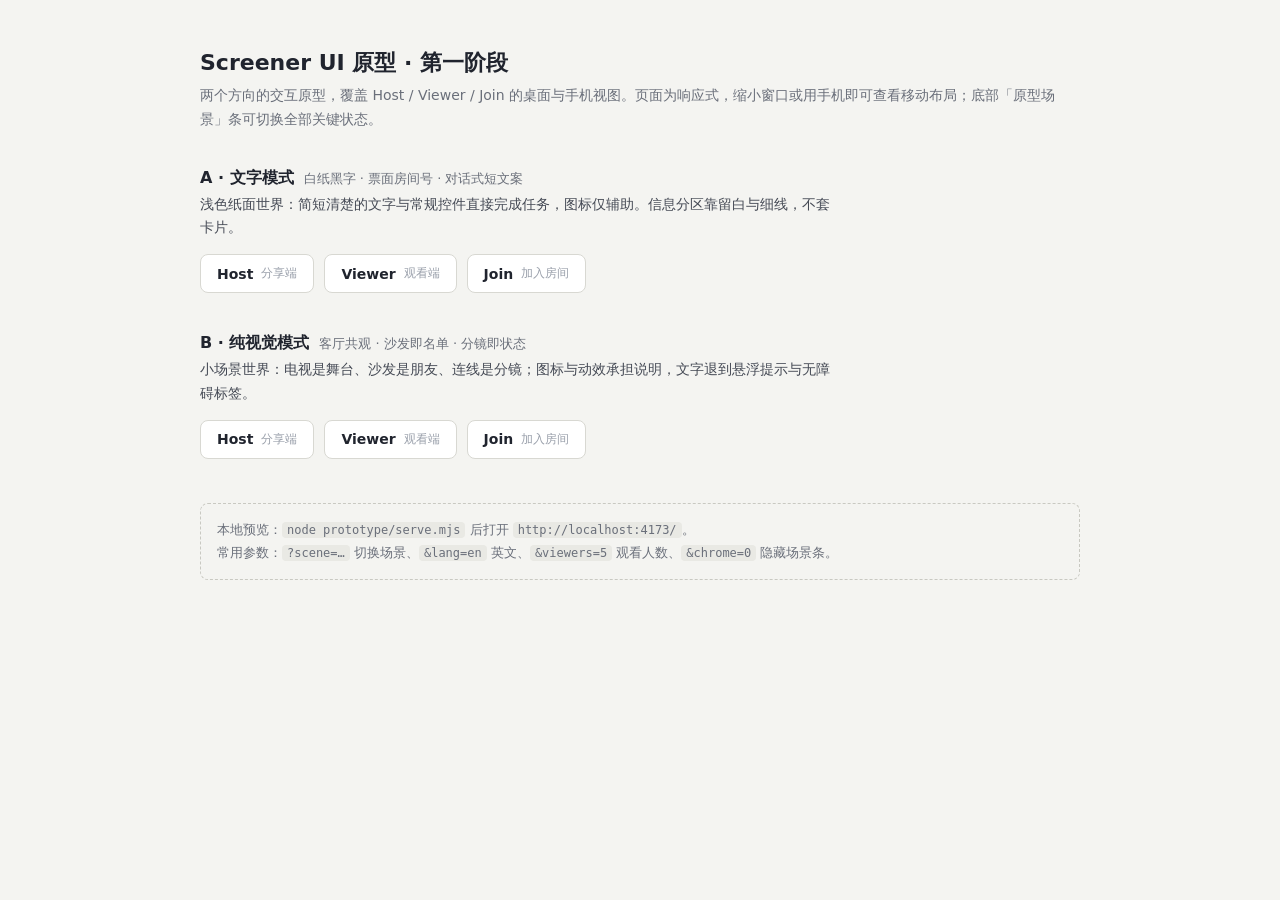
==== prototype/index.html @ b5b05165 "Add phase-1 UI prototypes: text-first and pure-visual directions" ====
<!doctype html>
<html lang="zh-CN">
<head>
<meta charset="utf-8">
<meta name="viewport" content="width=device-width, initial-scale=1">
<title>Screener UI 原型 · 第一阶段</title>
<style>
  :root { color-scheme: light; }
  * { box-sizing: border-box; }
  body {
    margin: 0; padding: 48px 20px 96px;
    font-family: ui-sans-serif, system-ui, "PingFang SC", "Microsoft YaHei", sans-serif;
    background: #f4f4f1; color: #20242e;
    display: grid; place-items: start center;
  }
  main { width: min(880px, 100%); }
  h1 { font-size: 22px; margin: 0 0 6px; }
  .sub { color: #6a6f7a; font-size: 14px; margin: 0 0 36px; line-height: 1.7; }
  .direction { margin-bottom: 40px; }
  .direction h2 { font-size: 16px; margin: 0 0 4px; display: flex; align-items: baseline; gap: 10px; }
  .direction h2 small { font-weight: 400; color: #6a6f7a; font-size: 13px; }
  .direction p { margin: 0 0 14px; color: #454a55; font-size: 14px; line-height: 1.7; max-width: 640px; }
  .links { display: flex; flex-wrap: wrap; gap: 10px; }
  .links a {
    display: inline-flex; align-items: center; gap: 8px;
    padding: 10px 16px; border: 1px solid #d8d8d2; border-radius: 8px;
    background: #fff; color: #20242e; text-decoration: none; font-size: 14px; font-weight: 600;
  }
  .links a:hover { border-color: #20242e; }
  .links a span { color: #9aa0ab; font-weight: 400; font-size: 12px; }
  .note {
    margin-top: 44px; padding: 14px 16px; border: 1px dashed #c9c9c2; border-radius: 8px;
    color: #6a6f7a; font-size: 13px; line-height: 1.8;
  }
  code { font-family: ui-monospace, Consolas, monospace; font-size: 12px; background: #e9e9e4; padding: 1px 5px; border-radius: 4px; }
</style>
</head>
<body>
<main>
  <h1>Screener UI 原型 · 第一阶段</h1>
  <p class="sub" id="sub">两个方向的交互原型，覆盖 Host / Viewer / Join 的桌面与手机视图。页面为响应式，缩小窗口或用手机即可查看移动布局；底部「原型场景」条可切换全部关键状态。</p>

  <section class="direction">
    <h2>A · 文字模式 <small>白纸黑字 · 票面房间号 · 对话式短文案</small></h2>
    <p id="a-desc">浅色纸面世界：简短清楚的文字与常规控件直接完成任务，图标仅辅助。信息分区靠留白与细线，不套卡片。</p>
    <div class="links">
      <a href="a-text/host.html">Host <span>分享端</span></a>
      <a href="a-text/viewer.html">Viewer <span>观看端</span></a>
      <a href="a-text/join.html">Join <span>加入房间</span></a>
    </div>
  </section>

  <section class="direction">
    <h2>B · 纯视觉模式 <small>客厅共观 · 沙发即名单 · 分镜即状态</small></h2>
    <p id="b-desc">小场景世界：电视是舞台、沙发是朋友、连线是分镜；图标与动效承担说明，文字退到悬浮提示与无障碍标签。</p>
    <div class="links">
      <a href="b-visual/host.html">Host <span>分享端</span></a>
      <a href="b-visual/viewer.html">Viewer <span>观看端</span></a>
      <a href="b-visual/join.html">Join <span>加入房间</span></a>
    </div>
  </section>

  <div class="note" id="note">
    本地预览：<code>node prototype/serve.mjs</code> 后打开 <code>http://localhost:4173/</code>。<br>
    常用参数：<code>?scene=…</code> 切换场景、<code>&lang=en</code> 英文、<code>&viewers=5</code> 观看人数、<code>&chrome=0</code> 隐藏场景条。
  </div>
</main>
<script>
  const en = new URLSearchParams(location.search).get("lang") === "en";
  if (en) {
    document.documentElement.lang = "en";
    document.querySelector("h1").textContent = "Screener UI prototypes · Phase 1";
    document.getElementById("sub").textContent = "Two interactive directions covering Host / Viewer / Join on desktop and mobile. Pages are responsive; use the scene bar at the bottom to flip through key states.";
    document.querySelector("#a-desc").textContent = "Daylight paper world: short clear copy and conventional controls do the work; icons only assist. Sections are separated by space and hairlines, never cards-in-cards.";
    document.querySelector("#b-desc").textContent = "Tiny-scene world: the TV is the stage, the couch is the roster, the route is a storyboard. Glyphs and motion carry meaning; words live in tooltips and aria labels.";
    document.getElementById("note").innerHTML = "Preview: <code>node prototype/serve.mjs</code> then open <code>http://localhost:4173/</code>.<br>Params: <code>?scene=…</code> switch scene, <code>&lang=zh</code> 中文, <code>&viewers=5</code> viewer count, <code>&chrome=0</code> hide the scene bar.";
    for (const a of document.querySelectorAll(".links a")) {
      const url = new URL(a.href); url.searchParams.set("lang", "en"); a.href = url;
    }
  }
</script>
</body>
</html>
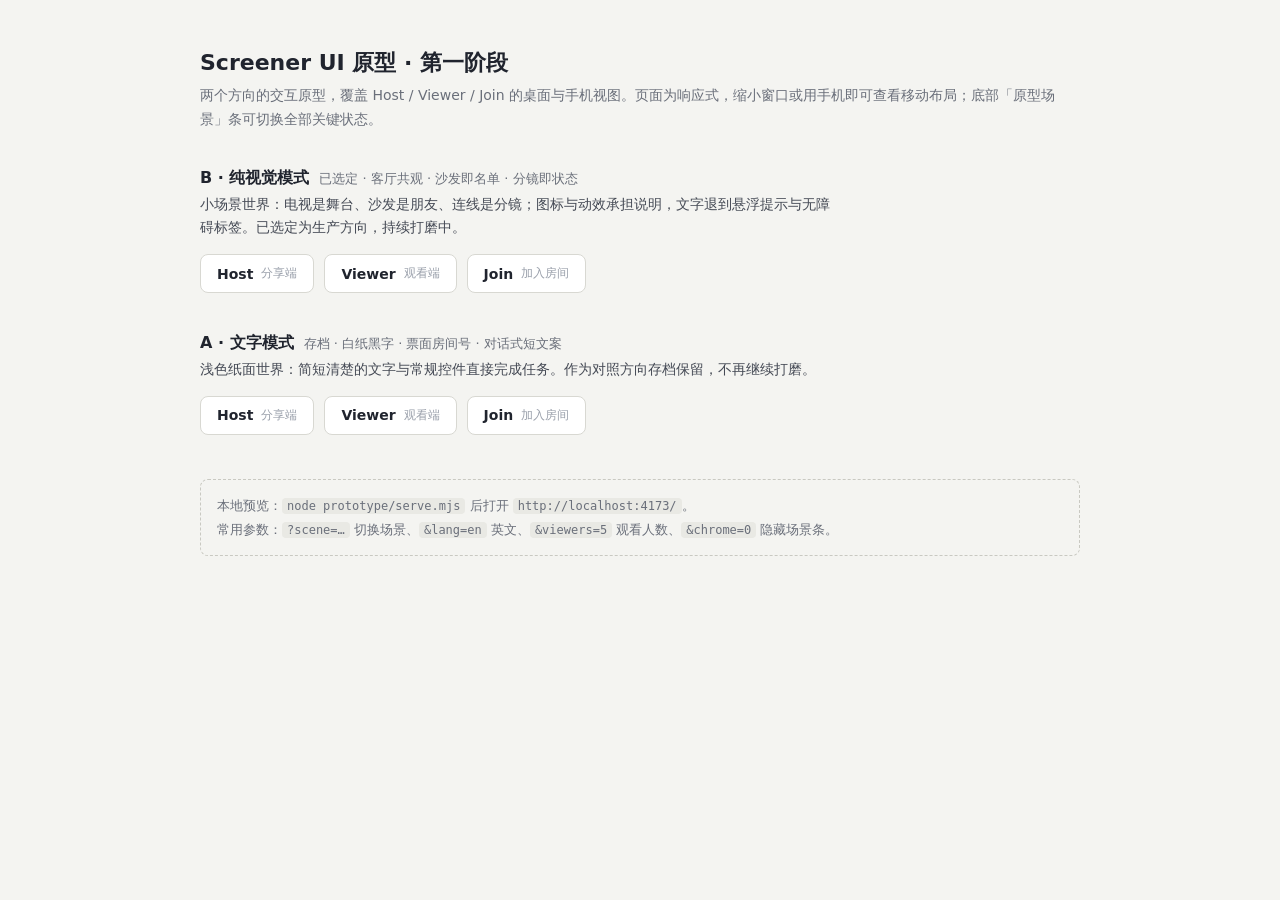
==== commit 77b5cc4b: "Polish pure-visual direction and select it for production" ====
--- a/prototype/index.html
+++ b/prototype/index.html
@@ -41,22 +41,22 @@
   <p class="sub" id="sub">两个方向的交互原型，覆盖 Host / Viewer / Join 的桌面与手机视图。页面为响应式，缩小窗口或用手机即可查看移动布局；底部「原型场景」条可切换全部关键状态。</p>
 
   <section class="direction">
-    <h2>A · 文字模式 <small>白纸黑字 · 票面房间号 · 对话式短文案</small></h2>
-    <p id="a-desc">浅色纸面世界：简短清楚的文字与常规控件直接完成任务，图标仅辅助。信息分区靠留白与细线，不套卡片。</p>
+    <h2>B · 纯视觉模式 <small>已选定 · 客厅共观 · 沙发即名单 · 分镜即状态</small></h2>
+    <p id="b-desc">小场景世界：电视是舞台、沙发是朋友、连线是分镜；图标与动效承担说明，文字退到悬浮提示与无障碍标签。已选定为生产方向，持续打磨中。</p>
+    <div class="links">
+      <a href="b-visual/host.html">Host <span>分享端</span></a>
+      <a href="b-visual/viewer.html">Viewer <span>观看端</span></a>
+      <a href="b-visual/join.html">Join <span>加入房间</span></a>
+    </div>
+  </section>
+
+  <section class="direction">
+    <h2>A · 文字模式 <small>存档 · 白纸黑字 · 票面房间号 · 对话式短文案</small></h2>
+    <p id="a-desc">浅色纸面世界：简短清楚的文字与常规控件直接完成任务。作为对照方向存档保留，不再继续打磨。</p>
     <div class="links">
       <a href="a-text/host.html">Host <span>分享端</span></a>
       <a href="a-text/viewer.html">Viewer <span>观看端</span></a>
       <a href="a-text/join.html">Join <span>加入房间</span></a>
-    </div>
-  </section>
-
-  <section class="direction">
-    <h2>B · 纯视觉模式 <small>客厅共观 · 沙发即名单 · 分镜即状态</small></h2>
-    <p id="b-desc">小场景世界：电视是舞台、沙发是朋友、连线是分镜；图标与动效承担说明，文字退到悬浮提示与无障碍标签。</p>
-    <div class="links">
-      <a href="b-visual/host.html">Host <span>分享端</span></a>
-      <a href="b-visual/viewer.html">Viewer <span>观看端</span></a>
-      <a href="b-visual/join.html">Join <span>加入房间</span></a>
     </div>
   </section>
 
@@ -71,8 +71,8 @@
     document.documentElement.lang = "en";
     document.querySelector("h1").textContent = "Screener UI prototypes · Phase 1";
     document.getElementById("sub").textContent = "Two interactive directions covering Host / Viewer / Join on desktop and mobile. Pages are responsive; use the scene bar at the bottom to flip through key states.";
-    document.querySelector("#a-desc").textContent = "Daylight paper world: short clear copy and conventional controls do the work; icons only assist. Sections are separated by space and hairlines, never cards-in-cards.";
-    document.querySelector("#b-desc").textContent = "Tiny-scene world: the TV is the stage, the couch is the roster, the route is a storyboard. Glyphs and motion carry meaning; words live in tooltips and aria labels.";
+    document.querySelector("#a-desc").textContent = "Daylight paper world: short clear copy and conventional controls. Archived as the comparison direction; no longer being polished.";
+    document.querySelector("#b-desc").textContent = "Tiny-scene world: the TV is the stage, the couch is the roster, the route is a storyboard. Glyphs and motion carry meaning; words live in tooltips and aria labels. Selected as the production direction and being polished.";
     document.getElementById("note").innerHTML = "Preview: <code>node prototype/serve.mjs</code> then open <code>http://localhost:4173/</code>.<br>Params: <code>?scene=…</code> switch scene, <code>&lang=zh</code> 中文, <code>&viewers=5</code> viewer count, <code>&chrome=0</code> hide the scene bar.";
     for (const a of document.querySelectorAll(".links a")) {
       const url = new URL(a.href); url.searchParams.set("lang", "en"); a.href = url;
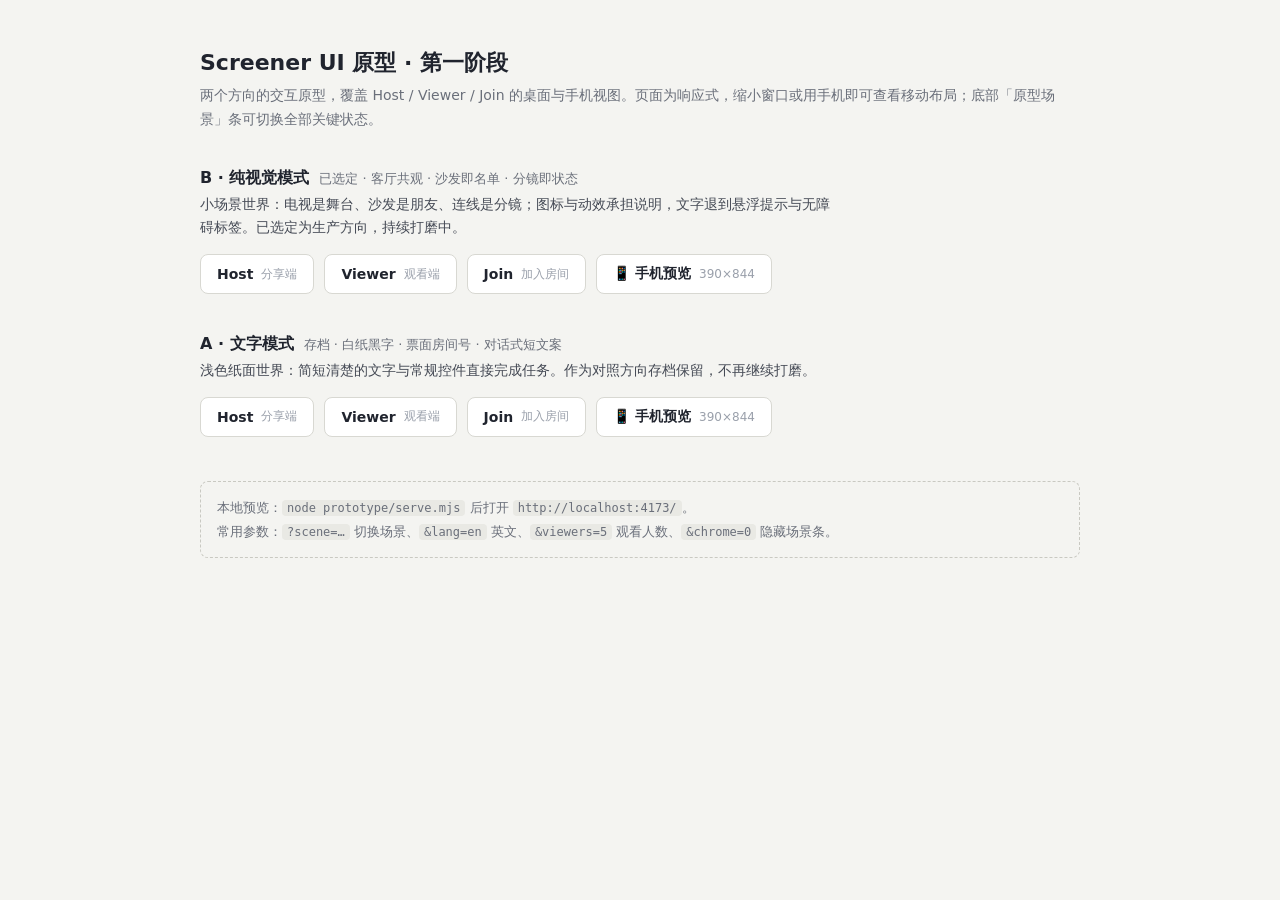
==== commit 258c8796: "Complete text-mode captions, per-viewer detail, 20-viewer couch, phone frame" ====
--- a/prototype/index.html
+++ b/prototype/index.html
@@ -47,6 +47,7 @@
       <a href="b-visual/host.html">Host <span>分享端</span></a>
       <a href="b-visual/viewer.html">Viewer <span>观看端</span></a>
       <a href="b-visual/join.html">Join <span>加入房间</span></a>
+      <a href="frame.html?src=b-visual/host.html">📱 手机预览 <span>390×844</span></a>
     </div>
   </section>
 
@@ -57,6 +58,7 @@
       <a href="a-text/host.html">Host <span>分享端</span></a>
       <a href="a-text/viewer.html">Viewer <span>观看端</span></a>
       <a href="a-text/join.html">Join <span>加入房间</span></a>
+      <a href="frame.html?src=a-text/host.html">📱 手机预览 <span>390×844</span></a>
     </div>
   </section>
 
